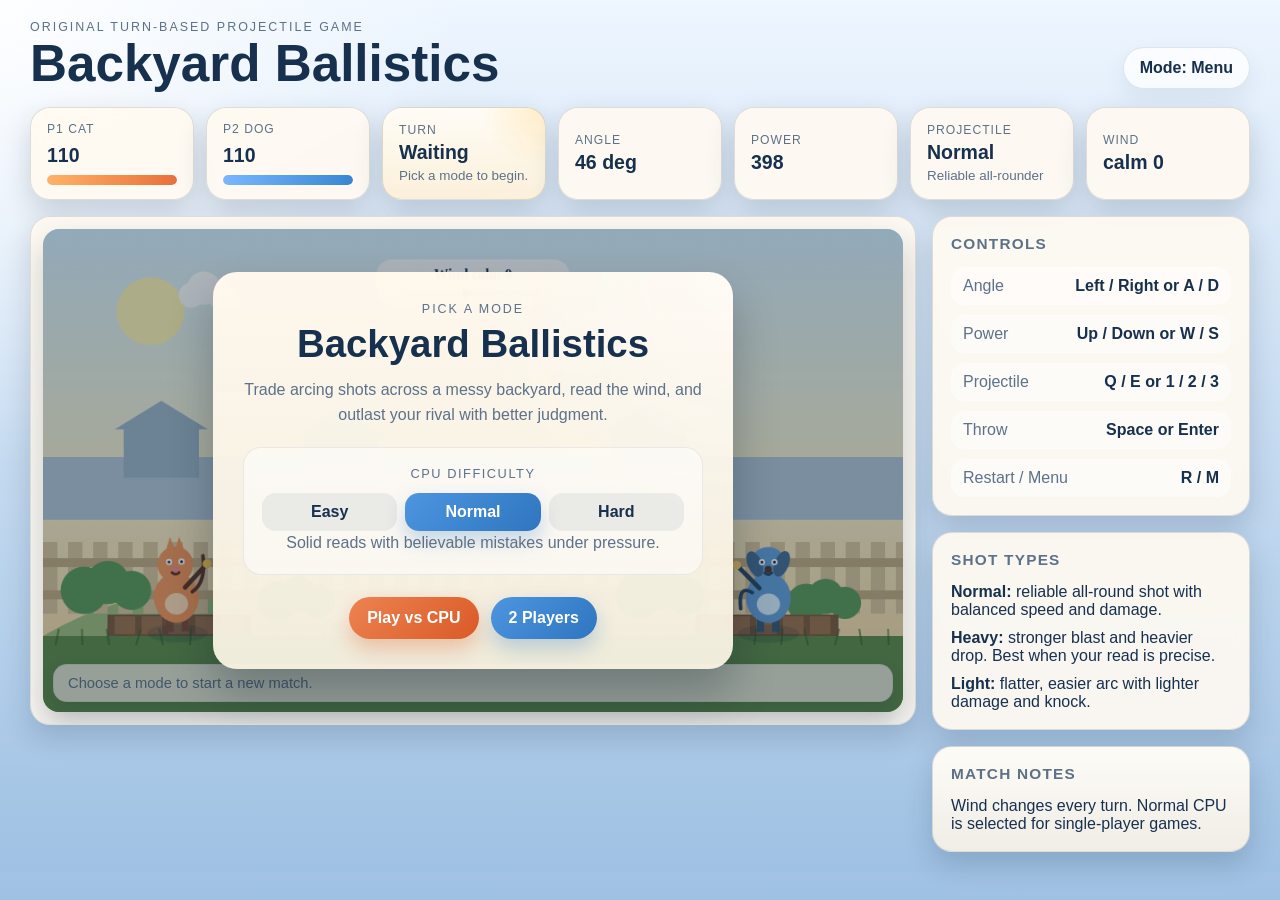
==== index.html @ 26043335 "cat and dog game" ====
<!doctype html>
<html lang="en">
<head>
  <meta charset="utf-8">
  <meta name="viewport" content="width=device-width, initial-scale=1">
  <title>Backyard Ballistics</title>
  <link rel="stylesheet" href="styles.css">
</head>
<body>
  <main class="app-shell">
    <header class="title-row">
      <div>
        <p class="eyebrow">Original Turn-Based Projectile Game</p>
        <h1>Backyard Ballistics</h1>
      </div>
      <div class="mode-pill" id="modeLabel">Mode: Menu</div>
    </header>

    <section class="hud" aria-label="Game HUD">
      <div class="panel stat-card">
        <span class="stat-label" id="p1Label">P1 HP</span>
        <strong class="stat-value" id="p1Hp">100</strong>
        <div class="hp-bar"><div class="hp-fill hp-fill-p1" id="p1Bar"></div></div>
      </div>

      <div class="panel stat-card">
        <span class="stat-label" id="p2Label">P2 HP</span>
        <strong class="stat-value" id="p2Hp">100</strong>
        <div class="hp-bar"><div class="hp-fill hp-fill-p2" id="p2Bar"></div></div>
      </div>

      <div class="panel info-card spotlight-card">
        <span class="stat-label">Turn</span>
        <strong class="stat-value" id="turnValue">Waiting</strong>
        <span class="info-note" id="turnSubtext">Pick a mode to begin.</span>
      </div>

      <div class="panel info-card">
        <span class="stat-label">Angle</span>
        <strong class="stat-value" id="angleValue">45 deg</strong>
      </div>

      <div class="panel info-card">
        <span class="stat-label">Power</span>
        <strong class="stat-value" id="powerValue">380</strong>
      </div>

      <div class="panel info-card">
        <span class="stat-label">Projectile</span>
        <strong class="stat-value" id="shotValue">Normal</strong>
        <span class="info-note" id="shotNote">Balanced</span>
      </div>

      <div class="panel info-card">
        <span class="stat-label">Wind</span>
        <strong class="stat-value" id="windValue">calm 0</strong>
      </div>
    </section>

    <section class="game-frame">
      <div class="panel canvas-wrap">
        <canvas id="gameCanvas" width="960" height="540" aria-label="Backyard Ballistics game canvas"></canvas>

        <div class="turn-banner hidden" id="turnBanner" aria-live="polite">
          <p class="turn-banner-label" id="turnBannerLabel">Get Ready</p>
          <strong class="turn-banner-title" id="turnBannerTitle">P1 Cat</strong>
        </div>

        <div class="canvas-hint" id="canvasHint">Adjust angle and power, then throw.</div>

        <div class="overlay menu-overlay" id="menuOverlay">
          <div class="overlay-card">
            <p class="eyebrow">Pick A Mode</p>
            <h2>Backyard Ballistics</h2>
            <p class="overlay-copy">
              Trade arcing shots across a messy backyard, read the wind, and outlast your rival with better judgment.
            </p>

            <div class="difficulty-panel">
              <p class="mini-heading">CPU Difficulty</p>
              <div class="segmented" role="group" aria-label="CPU Difficulty">
                <button class="segment-button is-active" id="difficultyEasy" data-difficulty="easy">Easy</button>
                <button class="segment-button" id="difficultyNormal" data-difficulty="normal">Normal</button>
                <button class="segment-button" id="difficultyHard" data-difficulty="hard">Hard</button>
              </div>
              <p class="difficulty-copy" id="difficultyCopy">Forgiving aim, slower throws, and wider misses.</p>
            </div>

            <div class="button-row">
              <button class="action-button" id="playCpuButton">Play vs CPU</button>
              <button class="action-button secondary" id="playLocalButton">2 Players</button>
            </div>
          </div>
        </div>

        <div class="overlay end-overlay hidden" id="endOverlay">
          <div class="overlay-card end-card">
            <p class="eyebrow">Round Complete</p>
            <h2 id="endTitle">Winner</h2>
            <p class="overlay-copy" id="endSubtitle">Press restart to play again.</p>
            <div class="button-row">
              <button class="action-button" id="restartButton">Play Again</button>
              <button class="action-button secondary" id="menuButton">Back To Menu</button>
            </div>
          </div>
        </div>
      </div>

      <aside class="side-panel">
        <div class="panel controls-panel">
          <p class="panel-title">Controls</p>
          <ul class="controls-list">
            <li><span>Angle</span><strong>Left / Right or A / D</strong></li>
            <li><span>Power</span><strong>Up / Down or W / S</strong></li>
            <li><span>Projectile</span><strong>Q / E or 1 / 2 / 3</strong></li>
            <li><span>Throw</span><strong>Space or Enter</strong></li>
            <li><span>Restart / Menu</span><strong>R / M</strong></li>
          </ul>
        </div>

        <div class="panel notes-panel">
          <p class="panel-title">Shot Types</p>
          <p><strong>Normal:</strong> reliable all-round shot with balanced speed and damage.</p>
          <p><strong>Heavy:</strong> stronger blast and heavier drop. Best when your read is precise.</p>
          <p><strong>Light:</strong> flatter, easier arc with lighter damage and knock.</p>
        </div>

        <div class="panel notes-panel compact-panel">
          <p class="panel-title">Match Notes</p>
          <p id="matchNote">
            Wind changes each turn. A bright turn banner appears before aiming starts, and the CPU now reacts based on selected difficulty.
          </p>
        </div>
      </aside>
    </section>
  </main>

  <script type="module" src="src/main.js"></script>
</body>
</html>
---- styles.css ----
:root {
  --bg-top: #eef6ff;
  --bg-bottom: #9fc1e3;
  --panel: rgba(255, 250, 241, 0.92);
  --panel-strong: rgba(255, 252, 246, 0.97);
  --panel-border: rgba(30, 48, 70, 0.14);
  --ink: #17304d;
  --muted: #5d7188;
  --accent: #e8703a;
  --accent-2: #3786d2;
  --accent-3: #f1c353;
  --shadow: rgba(21, 39, 59, 0.18);
  --canvas-shadow: rgba(21, 39, 59, 0.22);
}

* {
  box-sizing: border-box;
}

html,
body {
  margin: 0;
  min-height: 100%;
  font-family: "Trebuchet MS", "Segoe UI", sans-serif;
  color: var(--ink);
  background:
    radial-gradient(circle at top left, rgba(255, 255, 255, 0.9), transparent 30%),
    linear-gradient(180deg, var(--bg-top), var(--bg-bottom));
}

body {
  padding: 20px;
}

.app-shell {
  width: min(1220px, 100%);
  margin: 0 auto;
}

.title-row {
  display: flex;
  justify-content: space-between;
  align-items: flex-end;
  gap: 16px;
  margin-bottom: 18px;
}

.eyebrow {
  margin: 0 0 6px;
  font-size: 0.78rem;
  letter-spacing: 0.16em;
  text-transform: uppercase;
  color: var(--muted);
}

h1,
h2,
p {
  margin: 0;
}

h1 {
  font-size: clamp(2rem, 4vw, 3.3rem);
  line-height: 0.95;
}

h2 {
  font-size: clamp(1.85rem, 3vw, 2.6rem);
  margin-bottom: 12px;
}

.mode-pill {
  padding: 11px 16px;
  border-radius: 999px;
  background: rgba(255, 255, 255, 0.76);
  border: 1px solid rgba(23, 48, 77, 0.12);
  box-shadow: 0 10px 22px rgba(35, 61, 88, 0.08);
  font-weight: 700;
}

.hud {
  display: grid;
  grid-template-columns: repeat(7, minmax(0, 1fr));
  gap: 12px;
  margin-bottom: 16px;
}

.panel {
  border: 1px solid var(--panel-border);
  border-radius: 20px;
  background: var(--panel);
  box-shadow: 0 12px 28px var(--shadow);
  backdrop-filter: blur(8px);
}

.stat-card,
.info-card {
  padding: 14px 16px;
}

.stat-card {
  display: flex;
  flex-direction: column;
  gap: 8px;
}

.info-card {
  display: flex;
  flex-direction: column;
  justify-content: center;
  gap: 4px;
}

.spotlight-card {
  background:
    radial-gradient(circle at top right, rgba(255, 218, 147, 0.45), transparent 34%),
    linear-gradient(180deg, rgba(255, 252, 246, 0.98), rgba(252, 240, 216, 0.95));
}

.stat-label {
  font-size: 0.76rem;
  text-transform: uppercase;
  letter-spacing: 0.08em;
  color: var(--muted);
}

.stat-value {
  font-size: 1.22rem;
}

.info-note {
  font-size: 0.84rem;
  color: var(--muted);
}

.hp-bar {
  height: 10px;
  border-radius: 999px;
  overflow: hidden;
  background: rgba(23, 48, 77, 0.1);
}

.hp-fill {
  height: 100%;
  border-radius: inherit;
  transition: width 180ms ease;
}

.hp-fill-p1 {
  background: linear-gradient(90deg, #ffb267, #e8703a);
}

.hp-fill-p2 {
  background: linear-gradient(90deg, #7ab6ff, #3786d2);
}

.game-frame {
  display: grid;
  grid-template-columns: minmax(0, 1fr) 318px;
  gap: 16px;
  align-items: start;
}

.canvas-wrap {
  position: relative;
  overflow: hidden;
  padding: 12px;
}

canvas {
  display: block;
  width: 100%;
  height: auto;
  border-radius: 16px;
  box-shadow: inset 0 0 0 1px rgba(12, 25, 42, 0.08), 0 14px 30px var(--canvas-shadow);
  background: linear-gradient(180deg, #d9f0ff, #f7f1d8 70%, #87be68 70%);
}

.turn-banner {
  position: absolute;
  top: 22px;
  left: 50%;
  transform: translateX(-50%);
  min-width: 220px;
  padding: 12px 18px;
  border-radius: 18px;
  background: rgba(18, 35, 55, 0.78);
  color: white;
  text-align: center;
  pointer-events: none;
  box-shadow: 0 16px 30px rgba(13, 24, 42, 0.28);
}

.turn-banner.hidden {
  display: none;
}

.turn-banner-label {
  font-size: 0.72rem;
  letter-spacing: 0.16em;
  text-transform: uppercase;
  opacity: 0.72;
}

.turn-banner-title {
  display: block;
  margin-top: 4px;
  font-size: 1.25rem;
}

.canvas-hint {
  position: absolute;
  left: 22px;
  right: 22px;
  bottom: 22px;
  padding: 10px 14px;
  border-radius: 14px;
  background: rgba(255, 251, 242, 0.78);
  border: 1px solid rgba(23, 48, 77, 0.08);
  color: var(--muted);
  font-size: 0.92rem;
  box-shadow: 0 10px 20px rgba(16, 32, 51, 0.12);
  pointer-events: none;
}

.overlay {
  position: absolute;
  inset: 12px;
  display: grid;
  place-items: center;
  border-radius: 16px;
  background: rgba(16, 32, 51, 0.34);
}

.overlay.hidden {
  display: none;
}

.overlay-card {
  width: min(520px, calc(100% - 32px));
  padding: 30px;
  border-radius: 24px;
  background:
    radial-gradient(circle at top right, rgba(255, 255, 255, 0.45), transparent 40%),
    linear-gradient(180deg, rgba(255, 249, 238, 0.98), rgba(247, 241, 225, 0.96));
  box-shadow: 0 24px 44px rgba(13, 24, 42, 0.28);
  text-align: center;
}

.end-card {
  background:
    radial-gradient(circle at top right, rgba(255, 231, 170, 0.4), transparent 40%),
    linear-gradient(180deg, rgba(255, 249, 238, 0.98), rgba(245, 236, 214, 0.96));
}

.overlay-copy,
.difficulty-copy {
  line-height: 1.55;
  color: var(--muted);
}

.difficulty-panel {
  margin-top: 20px;
  padding: 18px;
  border-radius: 18px;
  background: rgba(255, 255, 255, 0.52);
  border: 1px solid rgba(23, 48, 77, 0.08);
}

.mini-heading {
  margin-bottom: 12px;
  font-size: 0.8rem;
  letter-spacing: 0.12em;
  text-transform: uppercase;
  color: var(--muted);
}

.segmented {
  display: grid;
  grid-template-columns: repeat(3, minmax(0, 1fr));
  gap: 8px;
}

.segment-button {
  border: 0;
  border-radius: 14px;
  padding: 10px 12px;
  background: rgba(40, 66, 95, 0.08);
  color: var(--ink);
  font: inherit;
  font-weight: 700;
  cursor: pointer;
}

.segment-button.is-active {
  background: linear-gradient(135deg, #4d96df, #2f75c0);
  color: white;
  box-shadow: 0 10px 20px rgba(47, 117, 192, 0.26);
}

.button-row {
  display: flex;
  justify-content: center;
  gap: 12px;
  flex-wrap: wrap;
  margin-top: 22px;
}

.action-button {
  border: 0;
  border-radius: 999px;
  padding: 12px 18px;
  font: inherit;
  font-weight: 700;
  cursor: pointer;
  color: white;
  background: linear-gradient(135deg, #ec8351, #da5a27);
  box-shadow: 0 10px 20px rgba(218, 90, 39, 0.3);
}

.action-button.secondary {
  background: linear-gradient(135deg, #4d96df, #2f75c0);
  box-shadow: 0 10px 20px rgba(47, 117, 192, 0.28);
}

.side-panel {
  display: flex;
  flex-direction: column;
  gap: 16px;
}

.controls-panel,
.notes-panel {
  padding: 18px;
}

.compact-panel {
  background:
    linear-gradient(180deg, rgba(255, 252, 246, 0.98), rgba(243, 239, 230, 0.96));
}

.panel-title {
  margin-bottom: 14px;
  font-size: 0.96rem;
  font-weight: 800;
  text-transform: uppercase;
  letter-spacing: 0.08em;
  color: var(--muted);
}

.controls-list {
  list-style: none;
  padding: 0;
  margin: 0;
  display: grid;
  gap: 10px;
}

.controls-list li {
  display: flex;
  justify-content: space-between;
  gap: 12px;
  padding: 10px 12px;
  border-radius: 14px;
  background: rgba(255, 255, 255, 0.5);
}

.controls-list span {
  color: var(--muted);
}

.notes-panel p + p {
  margin-top: 10px;
}

@media (max-width: 1060px) {
  .hud {
    grid-template-columns: repeat(4, minmax(0, 1fr));
  }

  .game-frame {
    grid-template-columns: 1fr;
  }

  .side-panel {
    display: grid;
    grid-template-columns: repeat(3, minmax(0, 1fr));
  }
}

@media (max-width: 760px) {
  body {
    padding: 12px;
  }

  .title-row {
    flex-direction: column;
    align-items: flex-start;
  }

  .hud {
    grid-template-columns: repeat(2, minmax(0, 1fr));
  }

  .side-panel {
    grid-template-columns: 1fr;
  }

  .overlay-card {
    padding: 22px;
  }

  .controls-list li {
    flex-direction: column;
  }

  .canvas-hint {
    left: 16px;
    right: 16px;
    bottom: 16px;
    font-size: 0.84rem;
  }

  .segmented {
    grid-template-columns: 1fr;
  }
}
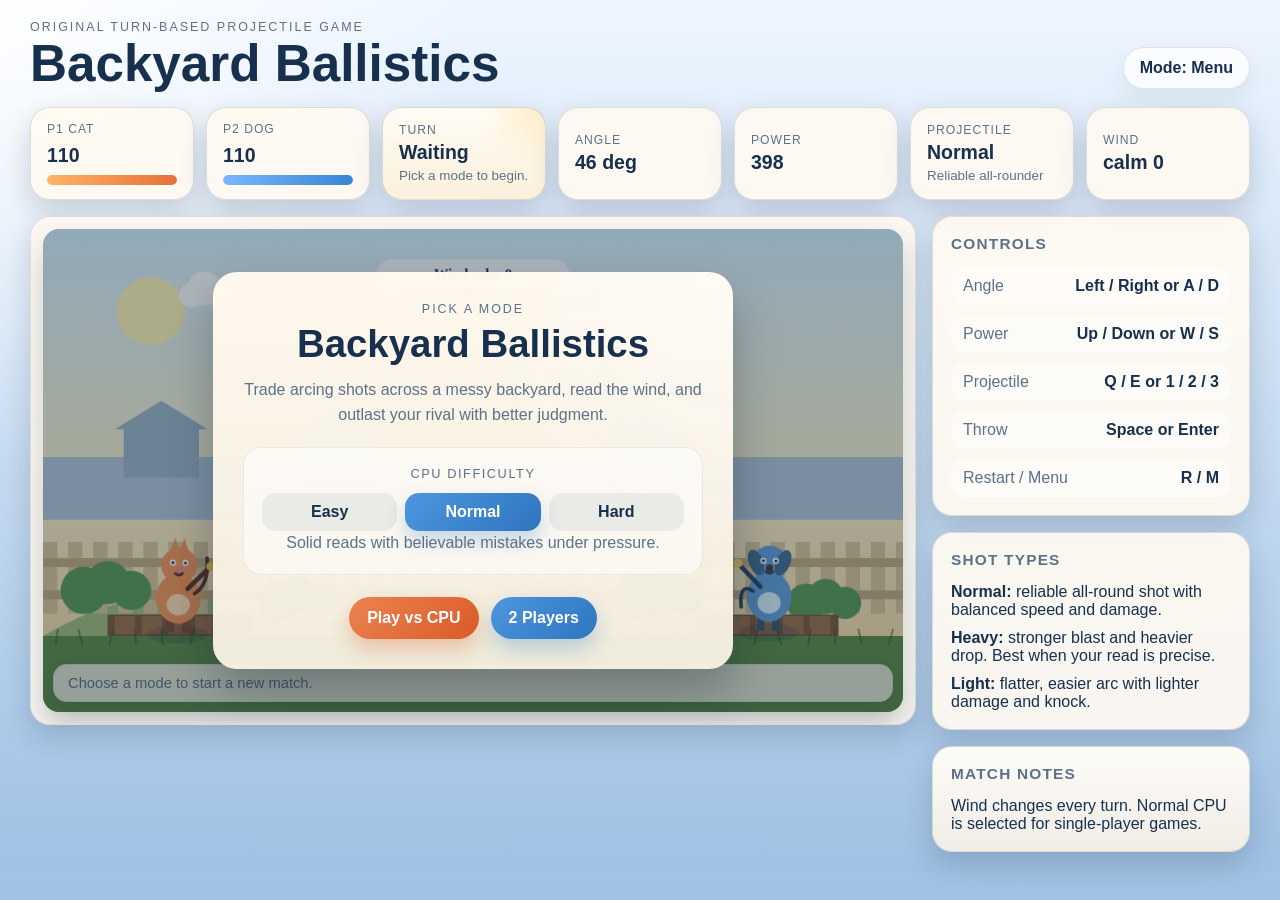
==== commit c97deb0f: "debug no css was load" ====
--- a/index.html
+++ b/index.html
@@ -4,7 +4,7 @@
   <meta charset="utf-8">
   <meta name="viewport" content="width=device-width, initial-scale=1">
   <title>Backyard Ballistics</title>
-  <link rel="stylesheet" href="styles.css">
+  <link rel="stylesheet" href="./styles.css">
 </head>
 <body>
   <main class="app-shell">
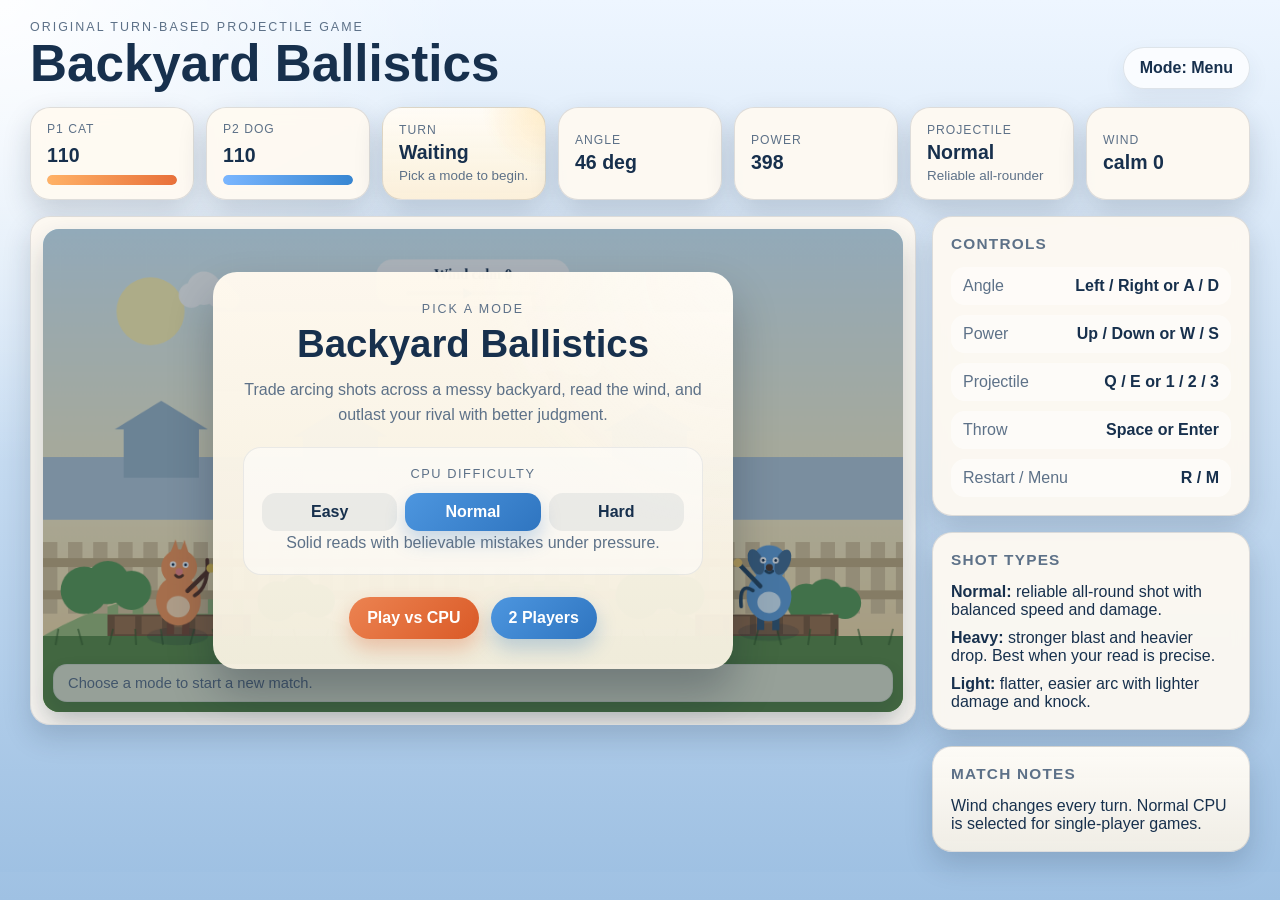
==== commit c220aa30: "debug js path" ====
--- a/index.html
+++ b/index.html
@@ -135,7 +135,7 @@
     </section>
   </main>
 
-  <script type="module" src="src/main.js"></script>
+  <script type="module" src="./src/main.js"></script>
 </body>
 </html>
 
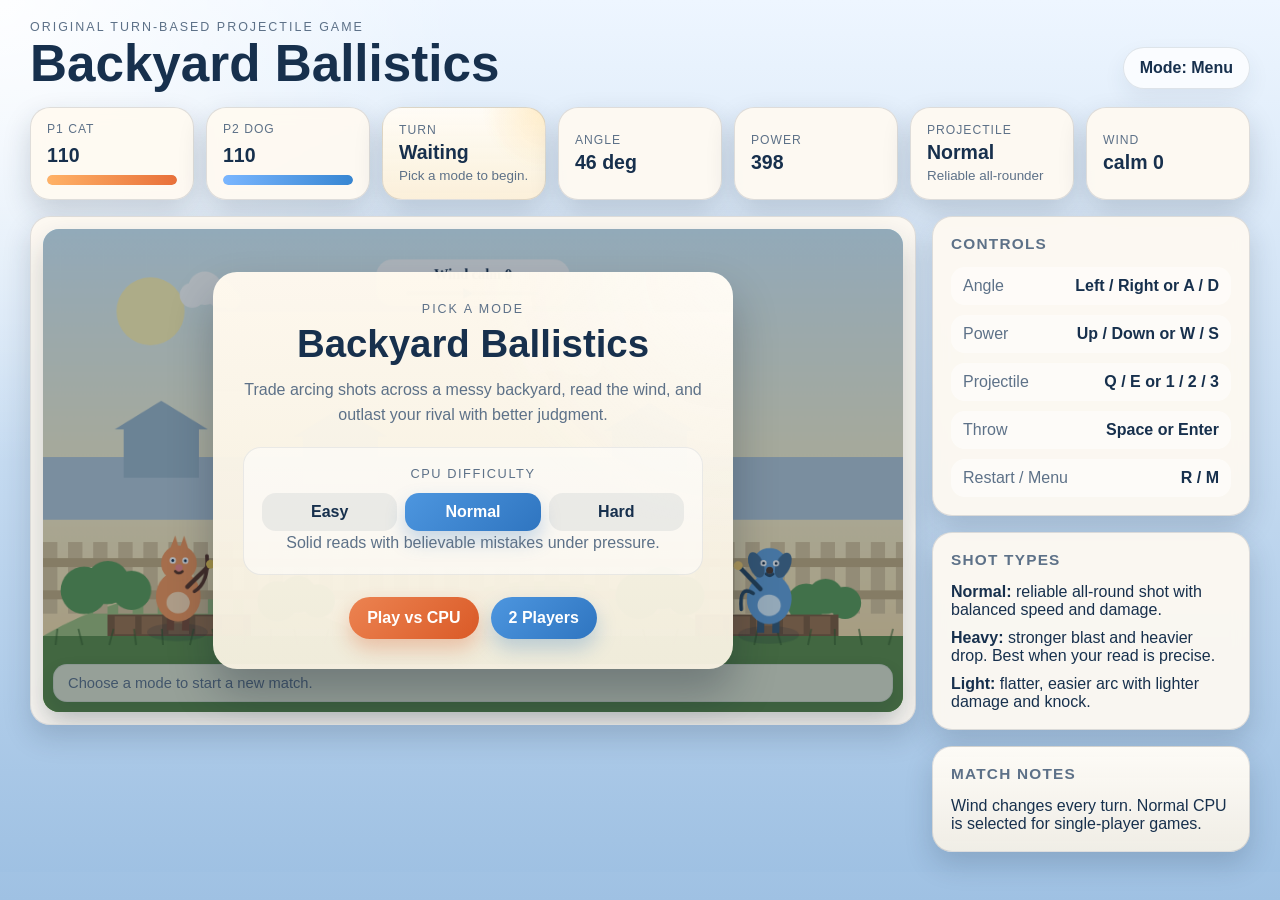
==== commit e7e33c65: "add test" ====
--- a/index.html
+++ b/index.html
@@ -2,7 +2,7 @@
 <html lang="en">
 <head>
   <meta charset="utf-8">
-  <meta name="viewport" content="width=device-width, initial-scale=1">
+  <meta name="viewport" content="width=device-width, initial-scale=1, viewport-fit=cover">
   <title>Backyard Ballistics</title>
   <link rel="stylesheet" href="./styles.css">
 </head>
@@ -104,6 +104,27 @@
             </div>
           </div>
         </div>
+
+        <section class="panel touch-controls" aria-label="Touch Controls">
+          <div class="touch-header">
+            <p class="panel-title touch-title">Touch Controls</p>
+            <span class="touch-note">Keyboard still works on desktop.</span>
+          </div>
+
+          <div class="touch-grid touch-grid-aim">
+            <button class="touch-button" data-input-code="ArrowLeft" data-input-mode="hold">Angle -</button>
+            <button class="touch-button" data-input-code="ArrowRight" data-input-mode="hold">Angle +</button>
+            <button class="touch-button" data-input-code="ArrowDown" data-input-mode="hold">Power -</button>
+            <button class="touch-button" data-input-code="ArrowUp" data-input-mode="hold">Power +</button>
+          </div>
+
+          <div class="touch-grid touch-grid-actions">
+            <button class="touch-button touch-button-secondary" data-input-code="KeyQ" data-input-mode="tap">Shot Prev</button>
+            <button class="touch-button touch-button-primary" data-input-code="Space" data-input-mode="tap">Throw</button>
+            <button class="touch-button touch-button-secondary" data-input-code="KeyE" data-input-mode="tap">Shot Next</button>
+            <button class="touch-button" data-input-code="KeyR" data-input-mode="tap">Restart</button>
+          </div>
+        </section>
       </div>
 
       <aside class="side-panel">
@@ -138,4 +159,3 @@
   <script type="module" src="./src/main.js"></script>
 </body>
 </html>
-
--- a/styles.css
+++ b/styles.css
@@ -109,6 +109,7 @@
   flex-direction: column;
   justify-content: center;
   gap: 4px;
+  min-width: 0;
 }
 
 .spotlight-card {
@@ -171,6 +172,7 @@
   display: block;
   width: 100%;
   height: auto;
+  aspect-ratio: 16 / 9;
   border-radius: 16px;
   box-shadow: inset 0 0 0 1px rgba(12, 25, 42, 0.08), 0 14px 30px var(--canvas-shadow);
   background: linear-gradient(180deg, #d9f0ff, #f7f1d8 70%, #87be68 70%);
@@ -182,6 +184,7 @@
   left: 50%;
   transform: translateX(-50%);
   min-width: 220px;
+  max-width: calc(100% - 44px);
   padding: 12px 18px;
   border-radius: 18px;
   background: rgba(18, 35, 55, 0.78);
@@ -237,7 +240,9 @@
 }
 
 .overlay-card {
-  width: min(520px, calc(100% - 32px));
+  width: min(520px, calc(100% - 24px));
+  max-height: calc(100% - 24px);
+  overflow: auto;
   padding: 30px;
   border-radius: 24px;
   background:
@@ -323,10 +328,76 @@
   box-shadow: 0 10px 20px rgba(47, 117, 192, 0.28);
 }
 
+.touch-controls {
+  display: none;
+  margin-top: 12px;
+  padding: 14px;
+}
+
+.touch-header {
+  display: flex;
+  justify-content: space-between;
+  align-items: center;
+  gap: 12px;
+  margin-bottom: 12px;
+}
+
+.touch-title {
+  margin: 0;
+}
+
+.touch-note {
+  font-size: 0.78rem;
+  color: var(--muted);
+}
+
+.touch-grid {
+  display: grid;
+  gap: 10px;
+}
+
+.touch-grid + .touch-grid {
+  margin-top: 10px;
+}
+
+.touch-grid-aim {
+  grid-template-columns: repeat(4, minmax(0, 1fr));
+}
+
+.touch-grid-actions {
+  grid-template-columns: repeat(4, minmax(0, 1fr));
+}
+
+.touch-button {
+  min-height: 54px;
+  border: 0;
+  border-radius: 18px;
+  padding: 12px 10px;
+  font: inherit;
+  font-weight: 800;
+  color: var(--ink);
+  background: rgba(255, 255, 255, 0.82);
+  box-shadow: inset 0 0 0 1px rgba(23, 48, 77, 0.08);
+  touch-action: manipulation;
+  user-select: none;
+  -webkit-user-select: none;
+}
+
+.touch-button-primary {
+  color: white;
+  background: linear-gradient(135deg, #ec8351, #da5a27);
+}
+
+.touch-button-secondary {
+  color: white;
+  background: linear-gradient(135deg, #4d96df, #2f75c0);
+}
+
 .side-panel {
   display: flex;
   flex-direction: column;
   gap: 16px;
+  min-width: 0;
 }
 
 .controls-panel,
@@ -335,8 +406,7 @@
 }
 
 .compact-panel {
-  background:
-    linear-gradient(180deg, rgba(255, 252, 246, 0.98), rgba(243, 239, 230, 0.96));
+  background: linear-gradient(180deg, rgba(255, 252, 246, 0.98), rgba(243, 239, 230, 0.96));
 }
 
 .panel-title {
@@ -390,38 +460,138 @@
 
 @media (max-width: 760px) {
   body {
-    padding: 12px;
+    padding: 10px;
   }
 
   .title-row {
     flex-direction: column;
     align-items: flex-start;
+    gap: 10px;
+    margin-bottom: 12px;
   }
 
   .hud {
     grid-template-columns: repeat(2, minmax(0, 1fr));
+    gap: 8px;
+    margin-bottom: 12px;
+  }
+
+  .stat-card,
+  .info-card {
+    padding: 12px;
+  }
+
+  .stat-value {
+    font-size: 1.02rem;
+  }
+
+  .info-note,
+  .stat-label {
+    font-size: 0.74rem;
+  }
+
+  .game-frame {
+    gap: 12px;
+  }
+
+  .canvas-wrap {
+    padding: 8px;
+  }
+
+  .overlay {
+    inset: 8px;
+  }
+
+  .overlay-card {
+    padding: 18px;
+    border-radius: 18px;
+  }
+
+  .button-row {
+    gap: 10px;
+  }
+
+  .action-button,
+  .segment-button {
+    min-height: 48px;
+  }
+
+  .controls-list li {
+    flex-direction: column;
+  }
+
+  .canvas-hint {
+    left: 12px;
+    right: 12px;
+    bottom: 12px;
+    padding: 8px 10px;
+    font-size: 0.78rem;
+  }
+
+  .turn-banner {
+    top: 12px;
+    max-width: calc(100% - 24px);
+    padding: 10px 12px;
   }
 
   .side-panel {
     grid-template-columns: 1fr;
-  }
-
-  .overlay-card {
-    padding: 22px;
-  }
-
-  .controls-list li {
-    flex-direction: column;
-  }
-
-  .canvas-hint {
-    left: 16px;
-    right: 16px;
-    bottom: 16px;
-    font-size: 0.84rem;
+    gap: 12px;
   }
 
   .segmented {
     grid-template-columns: 1fr;
   }
 }
+
+@media (hover: none), (pointer: coarse), (max-width: 900px) {
+  body {
+    padding-bottom: calc(12px + env(safe-area-inset-bottom));
+  }
+
+  .touch-controls {
+    display: block;
+  }
+
+  .side-panel {
+    display: grid;
+    grid-template-columns: 1fr;
+  }
+}
+
+@media (max-width: 560px) {
+  .hud {
+    grid-template-columns: 1fr 1fr;
+  }
+
+  .touch-header {
+    flex-direction: column;
+    align-items: flex-start;
+  }
+
+  .touch-grid-aim,
+  .touch-grid-actions {
+    grid-template-columns: repeat(2, minmax(0, 1fr));
+  }
+
+  .mode-pill {
+    width: 100%;
+    text-align: center;
+  }
+}
+
+@media (max-width: 420px) {
+  h1 {
+    font-size: 1.85rem;
+  }
+
+  .overlay-card {
+    width: calc(100% - 12px);
+    padding: 16px;
+  }
+
+  .touch-button {
+    min-height: 50px;
+    font-size: 0.94rem;
+  }
+}
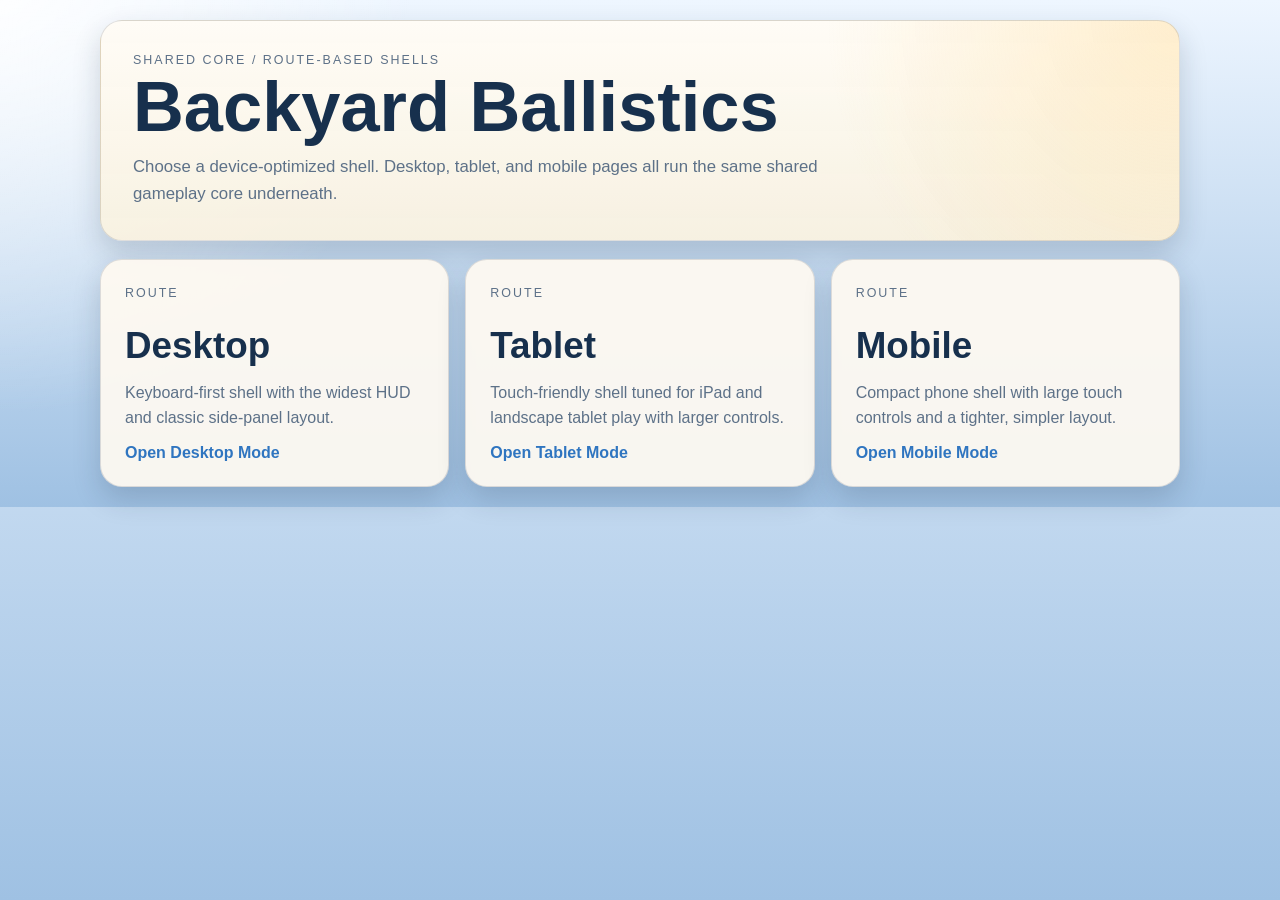
==== commit 6267466f: "separate layout for pc/phone/ipad" ====
--- a/index.html
+++ b/index.html
@@ -7,155 +7,35 @@
   <link rel="stylesheet" href="./styles.css">
 </head>
 <body>
-  <main class="app-shell">
-    <header class="title-row">
-      <div>
-        <p class="eyebrow">Original Turn-Based Projectile Game</p>
-        <h1>Backyard Ballistics</h1>
-      </div>
-      <div class="mode-pill" id="modeLabel">Mode: Menu</div>
+  <main class="landing-shell">
+    <header class="landing-hero panel">
+      <p class="eyebrow">Shared Core / Route-Based Shells</p>
+      <h1>Backyard Ballistics</h1>
+      <p class="landing-copy">Choose a device-optimized shell. Desktop, tablet, and mobile pages all run the same shared gameplay core underneath.</p>
     </header>
 
-    <section class="hud" aria-label="Game HUD">
-      <div class="panel stat-card">
-        <span class="stat-label" id="p1Label">P1 HP</span>
-        <strong class="stat-value" id="p1Hp">100</strong>
-        <div class="hp-bar"><div class="hp-fill hp-fill-p1" id="p1Bar"></div></div>
-      </div>
+    <section class="device-grid" aria-label="Choose Device Mode">
+      <a class="device-card panel" href="./play/desktop/">
+        <p class="eyebrow">Route</p>
+        <h2>Desktop</h2>
+        <p>Keyboard-first shell with the widest HUD and classic side-panel layout.</p>
+        <span class="device-cta">Open Desktop Mode</span>
+      </a>
 
-      <div class="panel stat-card">
-        <span class="stat-label" id="p2Label">P2 HP</span>
-        <strong class="stat-value" id="p2Hp">100</strong>
-        <div class="hp-bar"><div class="hp-fill hp-fill-p2" id="p2Bar"></div></div>
-      </div>
+      <a class="device-card panel" href="./play/tablet/">
+        <p class="eyebrow">Route</p>
+        <h2>Tablet</h2>
+        <p>Touch-friendly shell tuned for iPad and landscape tablet play with larger controls.</p>
+        <span class="device-cta">Open Tablet Mode</span>
+      </a>
 
-      <div class="panel info-card spotlight-card">
-        <span class="stat-label">Turn</span>
-        <strong class="stat-value" id="turnValue">Waiting</strong>
-        <span class="info-note" id="turnSubtext">Pick a mode to begin.</span>
-      </div>
-
-      <div class="panel info-card">
-        <span class="stat-label">Angle</span>
-        <strong class="stat-value" id="angleValue">45 deg</strong>
-      </div>
-
-      <div class="panel info-card">
-        <span class="stat-label">Power</span>
-        <strong class="stat-value" id="powerValue">380</strong>
-      </div>
-
-      <div class="panel info-card">
-        <span class="stat-label">Projectile</span>
-        <strong class="stat-value" id="shotValue">Normal</strong>
-        <span class="info-note" id="shotNote">Balanced</span>
-      </div>
-
-      <div class="panel info-card">
-        <span class="stat-label">Wind</span>
-        <strong class="stat-value" id="windValue">calm 0</strong>
-      </div>
-    </section>
-
-    <section class="game-frame">
-      <div class="panel canvas-wrap">
-        <canvas id="gameCanvas" width="960" height="540" aria-label="Backyard Ballistics game canvas"></canvas>
-
-        <div class="turn-banner hidden" id="turnBanner" aria-live="polite">
-          <p class="turn-banner-label" id="turnBannerLabel">Get Ready</p>
-          <strong class="turn-banner-title" id="turnBannerTitle">P1 Cat</strong>
-        </div>
-
-        <div class="canvas-hint" id="canvasHint">Adjust angle and power, then throw.</div>
-
-        <div class="overlay menu-overlay" id="menuOverlay">
-          <div class="overlay-card">
-            <p class="eyebrow">Pick A Mode</p>
-            <h2>Backyard Ballistics</h2>
-            <p class="overlay-copy">
-              Trade arcing shots across a messy backyard, read the wind, and outlast your rival with better judgment.
-            </p>
-
-            <div class="difficulty-panel">
-              <p class="mini-heading">CPU Difficulty</p>
-              <div class="segmented" role="group" aria-label="CPU Difficulty">
-                <button class="segment-button is-active" id="difficultyEasy" data-difficulty="easy">Easy</button>
-                <button class="segment-button" id="difficultyNormal" data-difficulty="normal">Normal</button>
-                <button class="segment-button" id="difficultyHard" data-difficulty="hard">Hard</button>
-              </div>
-              <p class="difficulty-copy" id="difficultyCopy">Forgiving aim, slower throws, and wider misses.</p>
-            </div>
-
-            <div class="button-row">
-              <button class="action-button" id="playCpuButton">Play vs CPU</button>
-              <button class="action-button secondary" id="playLocalButton">2 Players</button>
-            </div>
-          </div>
-        </div>
-
-        <div class="overlay end-overlay hidden" id="endOverlay">
-          <div class="overlay-card end-card">
-            <p class="eyebrow">Round Complete</p>
-            <h2 id="endTitle">Winner</h2>
-            <p class="overlay-copy" id="endSubtitle">Press restart to play again.</p>
-            <div class="button-row">
-              <button class="action-button" id="restartButton">Play Again</button>
-              <button class="action-button secondary" id="menuButton">Back To Menu</button>
-            </div>
-          </div>
-        </div>
-
-        <section class="panel touch-controls" aria-label="Touch Controls">
-          <div class="touch-header">
-            <p class="panel-title touch-title">Touch Controls</p>
-            <span class="touch-note">Keyboard still works on desktop.</span>
-          </div>
-
-          <div class="touch-grid touch-grid-aim">
-            <button class="touch-button" data-input-code="ArrowLeft" data-input-mode="hold">Angle -</button>
-            <button class="touch-button" data-input-code="ArrowRight" data-input-mode="hold">Angle +</button>
-            <button class="touch-button" data-input-code="ArrowDown" data-input-mode="hold">Power -</button>
-            <button class="touch-button" data-input-code="ArrowUp" data-input-mode="hold">Power +</button>
-          </div>
-
-          <div class="touch-grid touch-grid-actions">
-            <button class="touch-button touch-button-secondary" data-input-code="KeyQ" data-input-mode="tap">Shot Prev</button>
-            <button class="touch-button touch-button-primary" data-input-code="Space" data-input-mode="tap">Throw</button>
-            <button class="touch-button touch-button-secondary" data-input-code="KeyE" data-input-mode="tap">Shot Next</button>
-            <button class="touch-button" data-input-code="KeyR" data-input-mode="tap">Restart</button>
-          </div>
-        </section>
-      </div>
-
-      <aside class="side-panel">
-        <div class="panel controls-panel">
-          <p class="panel-title">Controls</p>
-          <ul class="controls-list">
-            <li><span>Angle</span><strong>Left / Right or A / D</strong></li>
-            <li><span>Power</span><strong>Up / Down or W / S</strong></li>
-            <li><span>Projectile</span><strong>Q / E or 1 / 2 / 3</strong></li>
-            <li><span>Throw</span><strong>Space or Enter</strong></li>
-            <li><span>Restart / Menu</span><strong>R / M</strong></li>
-          </ul>
-        </div>
-
-        <div class="panel notes-panel">
-          <p class="panel-title">Shot Types</p>
-          <p><strong>Normal:</strong> reliable all-round shot with balanced speed and damage.</p>
-          <p><strong>Heavy:</strong> stronger blast and heavier drop. Best when your read is precise.</p>
-          <p><strong>Light:</strong> flatter, easier arc with lighter damage and knock.</p>
-        </div>
-
-        <div class="panel notes-panel compact-panel">
-          <p class="panel-title">Match Notes</p>
-          <p id="matchNote">
-            Wind changes each turn. A bright turn banner appears before aiming starts, and the CPU now reacts based on selected difficulty.
-          </p>
-        </div>
-      </aside>
+      <a class="device-card panel" href="./play/mobile/">
+        <p class="eyebrow">Route</p>
+        <h2>Mobile</h2>
+        <p>Compact phone shell with large touch controls and a tighter, simpler layout.</p>
+        <span class="device-cta">Open Mobile Mode</span>
+      </a>
     </section>
   </main>
-
-  <script type="module" src="./src/main.js"></script>
 </body>
 </html>
--- a/styles.css
+++ b/styles.css
@@ -2,15 +2,10 @@
   --bg-top: #eef6ff;
   --bg-bottom: #9fc1e3;
   --panel: rgba(255, 250, 241, 0.92);
-  --panel-strong: rgba(255, 252, 246, 0.97);
   --panel-border: rgba(30, 48, 70, 0.14);
   --ink: #17304d;
   --muted: #5d7188;
-  --accent: #e8703a;
-  --accent-2: #3786d2;
-  --accent-3: #f1c353;
   --shadow: rgba(21, 39, 59, 0.18);
-  --canvas-shadow: rgba(21, 39, 59, 0.22);
 }
 
 * {
@@ -32,21 +27,15 @@
   padding: 20px;
 }
 
-.app-shell {
-  width: min(1220px, 100%);
-  margin: 0 auto;
-}
-
-.title-row {
-  display: flex;
-  justify-content: space-between;
-  align-items: flex-end;
-  gap: 16px;
-  margin-bottom: 18px;
+.panel {
+  border: 1px solid var(--panel-border);
+  border-radius: 22px;
+  background: var(--panel);
+  box-shadow: 0 12px 28px var(--shadow);
 }
 
 .eyebrow {
-  margin: 0 0 6px;
+  margin: 0 0 8px;
   font-size: 0.78rem;
   letter-spacing: 0.16em;
   text-transform: uppercase;
@@ -60,538 +49,74 @@
 }
 
 h1 {
-  font-size: clamp(2rem, 4vw, 3.3rem);
-  line-height: 0.95;
+  font-size: clamp(2.4rem, 6vw, 4.4rem);
+  line-height: 0.92;
 }
 
 h2 {
-  font-size: clamp(1.85rem, 3vw, 2.6rem);
-  margin-bottom: 12px;
+  font-size: clamp(1.6rem, 3vw, 2.3rem);
 }
 
-.mode-pill {
-  padding: 11px 16px;
-  border-radius: 999px;
-  background: rgba(255, 255, 255, 0.76);
-  border: 1px solid rgba(23, 48, 77, 0.12);
-  box-shadow: 0 10px 22px rgba(35, 61, 88, 0.08);
-  font-weight: 700;
+.landing-shell {
+  width: min(1080px, 100%);
+  margin: 0 auto;
 }
 
-.hud {
-  display: grid;
-  grid-template-columns: repeat(7, minmax(0, 1fr));
-  gap: 12px;
-  margin-bottom: 16px;
+.landing-hero {
+  padding: 32px;
+  margin-bottom: 18px;
+  background:
+    radial-gradient(circle at top right, rgba(255, 218, 147, 0.4), transparent 32%),
+    linear-gradient(180deg, rgba(255, 252, 246, 0.98), rgba(248, 241, 224, 0.96));
 }
 
-.panel {
-  border: 1px solid var(--panel-border);
-  border-radius: 20px;
-  background: var(--panel);
-  box-shadow: 0 12px 28px var(--shadow);
-  backdrop-filter: blur(8px);
+.landing-copy {
+  margin-top: 14px;
+  max-width: 760px;
+  line-height: 1.6;
+  color: var(--muted);
+  font-size: 1.05rem;
 }
 
-.stat-card,
-.info-card {
-  padding: 14px 16px;
+.device-grid {
+  display: grid;
+  grid-template-columns: repeat(3, minmax(0, 1fr));
+  gap: 16px;
 }
 
-.stat-card {
+.device-card {
   display: flex;
   flex-direction: column;
-  gap: 8px;
+  gap: 14px;
+  padding: 24px;
+  color: inherit;
+  text-decoration: none;
 }
 
-.info-card {
-  display: flex;
-  flex-direction: column;
-  justify-content: center;
-  gap: 4px;
-  min-width: 0;
-}
-
-.spotlight-card {
-  background:
-    radial-gradient(circle at top right, rgba(255, 218, 147, 0.45), transparent 34%),
-    linear-gradient(180deg, rgba(255, 252, 246, 0.98), rgba(252, 240, 216, 0.95));
-}
-
-.stat-label {
-  font-size: 0.76rem;
-  text-transform: uppercase;
-  letter-spacing: 0.08em;
-  color: var(--muted);
-}
-
-.stat-value {
-  font-size: 1.22rem;
-}
-
-.info-note {
-  font-size: 0.84rem;
-  color: var(--muted);
-}
-
-.hp-bar {
-  height: 10px;
-  border-radius: 999px;
-  overflow: hidden;
-  background: rgba(23, 48, 77, 0.1);
-}
-
-.hp-fill {
-  height: 100%;
-  border-radius: inherit;
-  transition: width 180ms ease;
-}
-
-.hp-fill-p1 {
-  background: linear-gradient(90deg, #ffb267, #e8703a);
-}
-
-.hp-fill-p2 {
-  background: linear-gradient(90deg, #7ab6ff, #3786d2);
-}
-
-.game-frame {
-  display: grid;
-  grid-template-columns: minmax(0, 1fr) 318px;
-  gap: 16px;
-  align-items: start;
-}
-
-.canvas-wrap {
-  position: relative;
-  overflow: hidden;
-  padding: 12px;
-}
-
-canvas {
-  display: block;
-  width: 100%;
-  height: auto;
-  aspect-ratio: 16 / 9;
-  border-radius: 16px;
-  box-shadow: inset 0 0 0 1px rgba(12, 25, 42, 0.08), 0 14px 30px var(--canvas-shadow);
-  background: linear-gradient(180deg, #d9f0ff, #f7f1d8 70%, #87be68 70%);
-}
-
-.turn-banner {
-  position: absolute;
-  top: 22px;
-  left: 50%;
-  transform: translateX(-50%);
-  min-width: 220px;
-  max-width: calc(100% - 44px);
-  padding: 12px 18px;
-  border-radius: 18px;
-  background: rgba(18, 35, 55, 0.78);
-  color: white;
-  text-align: center;
-  pointer-events: none;
-  box-shadow: 0 16px 30px rgba(13, 24, 42, 0.28);
-}
-
-.turn-banner.hidden {
-  display: none;
-}
-
-.turn-banner-label {
-  font-size: 0.72rem;
-  letter-spacing: 0.16em;
-  text-transform: uppercase;
-  opacity: 0.72;
-}
-
-.turn-banner-title {
-  display: block;
-  margin-top: 4px;
-  font-size: 1.25rem;
-}
-
-.canvas-hint {
-  position: absolute;
-  left: 22px;
-  right: 22px;
-  bottom: 22px;
-  padding: 10px 14px;
-  border-radius: 14px;
-  background: rgba(255, 251, 242, 0.78);
-  border: 1px solid rgba(23, 48, 77, 0.08);
-  color: var(--muted);
-  font-size: 0.92rem;
-  box-shadow: 0 10px 20px rgba(16, 32, 51, 0.12);
-  pointer-events: none;
-}
-
-.overlay {
-  position: absolute;
-  inset: 12px;
-  display: grid;
-  place-items: center;
-  border-radius: 16px;
-  background: rgba(16, 32, 51, 0.34);
-}
-
-.overlay.hidden {
-  display: none;
-}
-
-.overlay-card {
-  width: min(520px, calc(100% - 24px));
-  max-height: calc(100% - 24px);
-  overflow: auto;
-  padding: 30px;
-  border-radius: 24px;
-  background:
-    radial-gradient(circle at top right, rgba(255, 255, 255, 0.45), transparent 40%),
-    linear-gradient(180deg, rgba(255, 249, 238, 0.98), rgba(247, 241, 225, 0.96));
-  box-shadow: 0 24px 44px rgba(13, 24, 42, 0.28);
-  text-align: center;
-}
-
-.end-card {
-  background:
-    radial-gradient(circle at top right, rgba(255, 231, 170, 0.4), transparent 40%),
-    linear-gradient(180deg, rgba(255, 249, 238, 0.98), rgba(245, 236, 214, 0.96));
-}
-
-.overlay-copy,
-.difficulty-copy {
+.device-card p {
   line-height: 1.55;
   color: var(--muted);
 }
 
-.difficulty-panel {
-  margin-top: 20px;
-  padding: 18px;
-  border-radius: 18px;
-  background: rgba(255, 255, 255, 0.52);
-  border: 1px solid rgba(23, 48, 77, 0.08);
+.device-cta {
+  margin-top: auto;
+  font-weight: 800;
+  color: #2f75c0;
 }
 
-.mini-heading {
-  margin-bottom: 12px;
-  font-size: 0.8rem;
-  letter-spacing: 0.12em;
-  text-transform: uppercase;
-  color: var(--muted);
-}
-
-.segmented {
-  display: grid;
-  grid-template-columns: repeat(3, minmax(0, 1fr));
-  gap: 8px;
-}
-
-.segment-button {
-  border: 0;
-  border-radius: 14px;
-  padding: 10px 12px;
-  background: rgba(40, 66, 95, 0.08);
-  color: var(--ink);
-  font: inherit;
-  font-weight: 700;
-  cursor: pointer;
-}
-
-.segment-button.is-active {
-  background: linear-gradient(135deg, #4d96df, #2f75c0);
-  color: white;
-  box-shadow: 0 10px 20px rgba(47, 117, 192, 0.26);
-}
-
-.button-row {
-  display: flex;
-  justify-content: center;
-  gap: 12px;
-  flex-wrap: wrap;
-  margin-top: 22px;
-}
-
-.action-button {
-  border: 0;
-  border-radius: 999px;
-  padding: 12px 18px;
-  font: inherit;
-  font-weight: 700;
-  cursor: pointer;
-  color: white;
-  background: linear-gradient(135deg, #ec8351, #da5a27);
-  box-shadow: 0 10px 20px rgba(218, 90, 39, 0.3);
-}
-
-.action-button.secondary {
-  background: linear-gradient(135deg, #4d96df, #2f75c0);
-  box-shadow: 0 10px 20px rgba(47, 117, 192, 0.28);
-}
-
-.touch-controls {
-  display: none;
-  margin-top: 12px;
-  padding: 14px;
-}
-
-.touch-header {
-  display: flex;
-  justify-content: space-between;
-  align-items: center;
-  gap: 12px;
-  margin-bottom: 12px;
-}
-
-.touch-title {
-  margin: 0;
-}
-
-.touch-note {
-  font-size: 0.78rem;
-  color: var(--muted);
-}
-
-.touch-grid {
-  display: grid;
-  gap: 10px;
-}
-
-.touch-grid + .touch-grid {
-  margin-top: 10px;
-}
-
-.touch-grid-aim {
-  grid-template-columns: repeat(4, minmax(0, 1fr));
-}
-
-.touch-grid-actions {
-  grid-template-columns: repeat(4, minmax(0, 1fr));
-}
-
-.touch-button {
-  min-height: 54px;
-  border: 0;
-  border-radius: 18px;
-  padding: 12px 10px;
-  font: inherit;
-  font-weight: 800;
-  color: var(--ink);
-  background: rgba(255, 255, 255, 0.82);
-  box-shadow: inset 0 0 0 1px rgba(23, 48, 77, 0.08);
-  touch-action: manipulation;
-  user-select: none;
-  -webkit-user-select: none;
-}
-
-.touch-button-primary {
-  color: white;
-  background: linear-gradient(135deg, #ec8351, #da5a27);
-}
-
-.touch-button-secondary {
-  color: white;
-  background: linear-gradient(135deg, #4d96df, #2f75c0);
-}
-
-.side-panel {
-  display: flex;
-  flex-direction: column;
-  gap: 16px;
-  min-width: 0;
-}
-
-.controls-panel,
-.notes-panel {
-  padding: 18px;
-}
-
-.compact-panel {
-  background: linear-gradient(180deg, rgba(255, 252, 246, 0.98), rgba(243, 239, 230, 0.96));
-}
-
-.panel-title {
-  margin-bottom: 14px;
-  font-size: 0.96rem;
-  font-weight: 800;
-  text-transform: uppercase;
-  letter-spacing: 0.08em;
-  color: var(--muted);
-}
-
-.controls-list {
-  list-style: none;
-  padding: 0;
-  margin: 0;
-  display: grid;
-  gap: 10px;
-}
-
-.controls-list li {
-  display: flex;
-  justify-content: space-between;
-  gap: 12px;
-  padding: 10px 12px;
-  border-radius: 14px;
-  background: rgba(255, 255, 255, 0.5);
-}
-
-.controls-list span {
-  color: var(--muted);
-}
-
-.notes-panel p + p {
-  margin-top: 10px;
-}
-
-@media (max-width: 1060px) {
-  .hud {
-    grid-template-columns: repeat(4, minmax(0, 1fr));
-  }
-
-  .game-frame {
-    grid-template-columns: 1fr;
-  }
-
-  .side-panel {
-    display: grid;
-    grid-template-columns: repeat(3, minmax(0, 1fr));
-  }
-}
-
-@media (max-width: 760px) {
-  body {
-    padding: 10px;
-  }
-
-  .title-row {
-    flex-direction: column;
-    align-items: flex-start;
-    gap: 10px;
-    margin-bottom: 12px;
-  }
-
-  .hud {
-    grid-template-columns: repeat(2, minmax(0, 1fr));
-    gap: 8px;
-    margin-bottom: 12px;
-  }
-
-  .stat-card,
-  .info-card {
-    padding: 12px;
-  }
-
-  .stat-value {
-    font-size: 1.02rem;
-  }
-
-  .info-note,
-  .stat-label {
-    font-size: 0.74rem;
-  }
-
-  .game-frame {
-    gap: 12px;
-  }
-
-  .canvas-wrap {
-    padding: 8px;
-  }
-
-  .overlay {
-    inset: 8px;
-  }
-
-  .overlay-card {
-    padding: 18px;
-    border-radius: 18px;
-  }
-
-  .button-row {
-    gap: 10px;
-  }
-
-  .action-button,
-  .segment-button {
-    min-height: 48px;
-  }
-
-  .controls-list li {
-    flex-direction: column;
-  }
-
-  .canvas-hint {
-    left: 12px;
-    right: 12px;
-    bottom: 12px;
-    padding: 8px 10px;
-    font-size: 0.78rem;
-  }
-
-  .turn-banner {
-    top: 12px;
-    max-width: calc(100% - 24px);
-    padding: 10px 12px;
-  }
-
-  .side-panel {
-    grid-template-columns: 1fr;
-    gap: 12px;
-  }
-
-  .segmented {
+@media (max-width: 900px) {
+  .device-grid {
     grid-template-columns: 1fr;
   }
 }
 
-@media (hover: none), (pointer: coarse), (max-width: 900px) {
+@media (max-width: 640px) {
   body {
-    padding-bottom: calc(12px + env(safe-area-inset-bottom));
+    padding: 12px;
   }
 
-  .touch-controls {
-    display: block;
-  }
-
-  .side-panel {
-    display: grid;
-    grid-template-columns: 1fr;
+  .landing-hero,
+  .device-card {
+    padding: 20px;
   }
 }
-
-@media (max-width: 560px) {
-  .hud {
-    grid-template-columns: 1fr 1fr;
-  }
-
-  .touch-header {
-    flex-direction: column;
-    align-items: flex-start;
-  }
-
-  .touch-grid-aim,
-  .touch-grid-actions {
-    grid-template-columns: repeat(2, minmax(0, 1fr));
-  }
-
-  .mode-pill {
-    width: 100%;
-    text-align: center;
-  }
-}
-
-@media (max-width: 420px) {
-  h1 {
-    font-size: 1.85rem;
-  }
-
-  .overlay-card {
-    width: calc(100% - 12px);
-    padding: 16px;
-  }
-
-  .touch-button {
-    min-height: 50px;
-    font-size: 0.94rem;
-  }
-}
